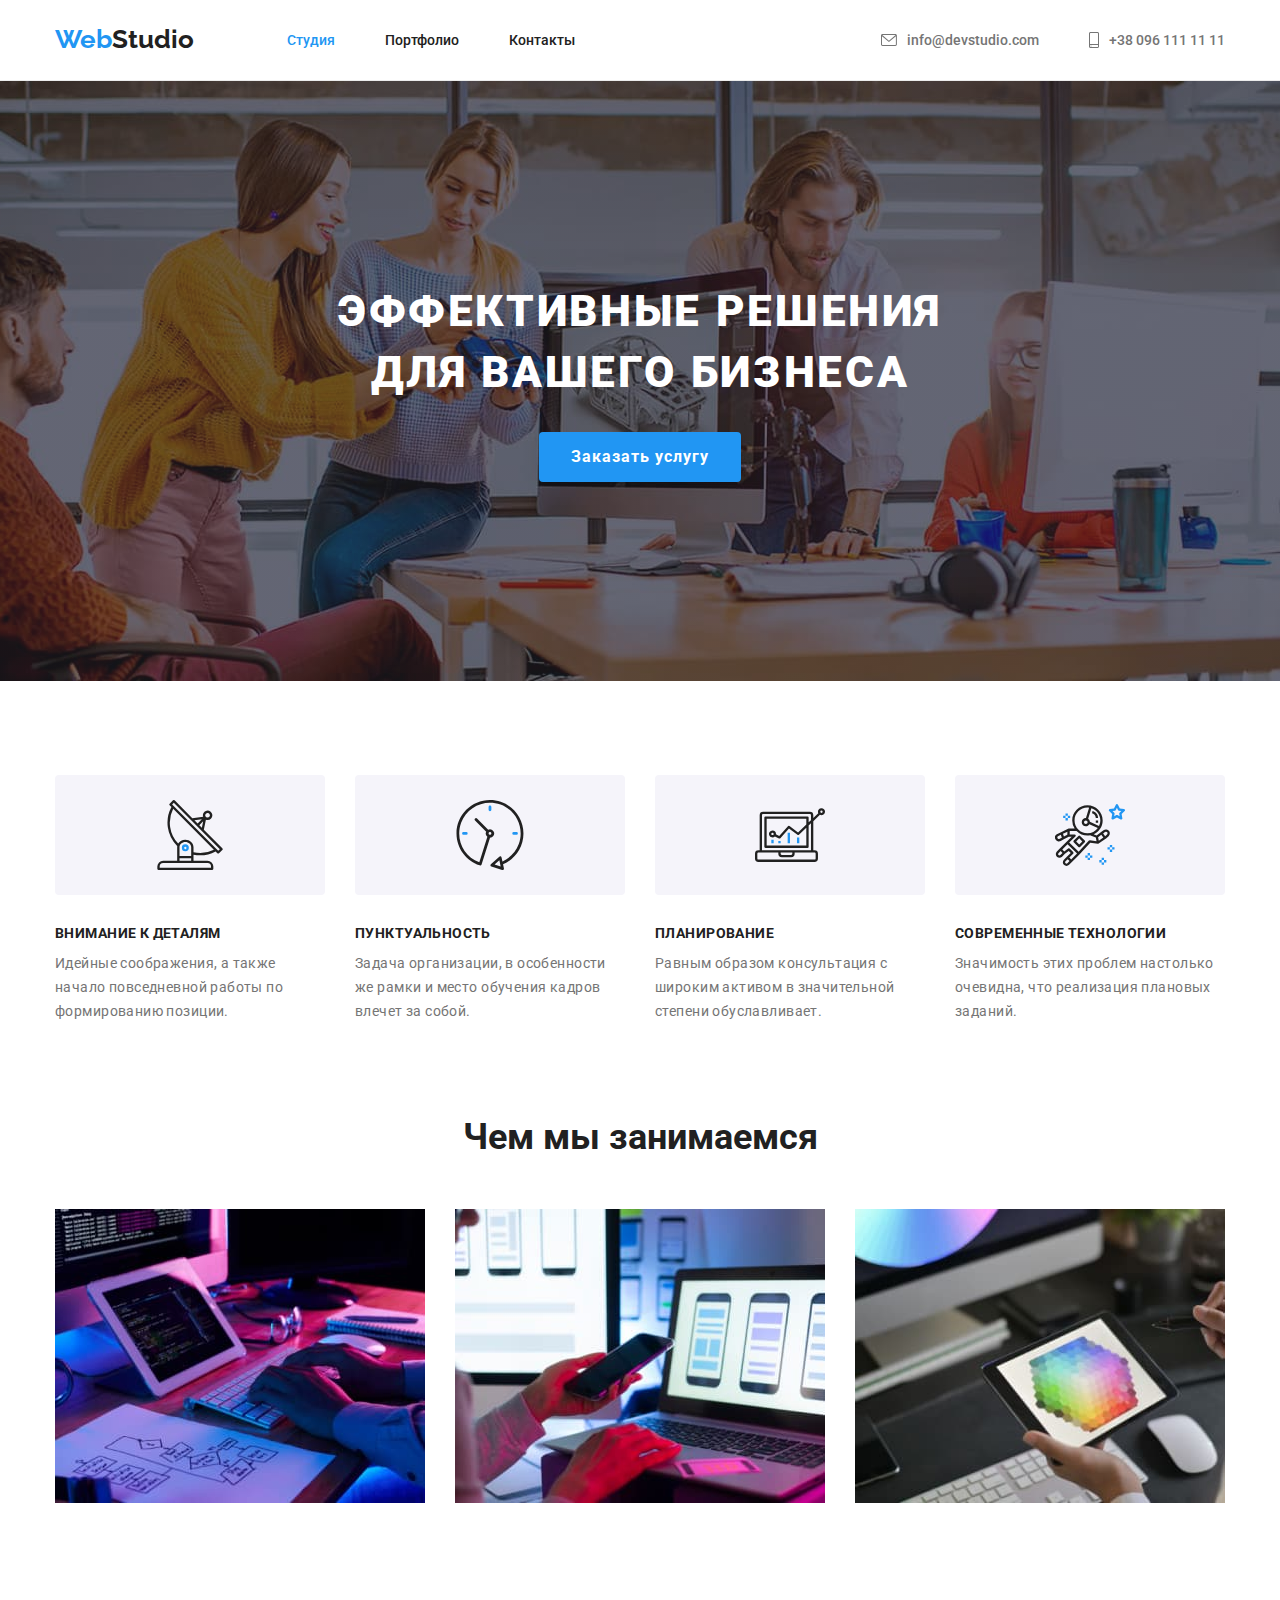
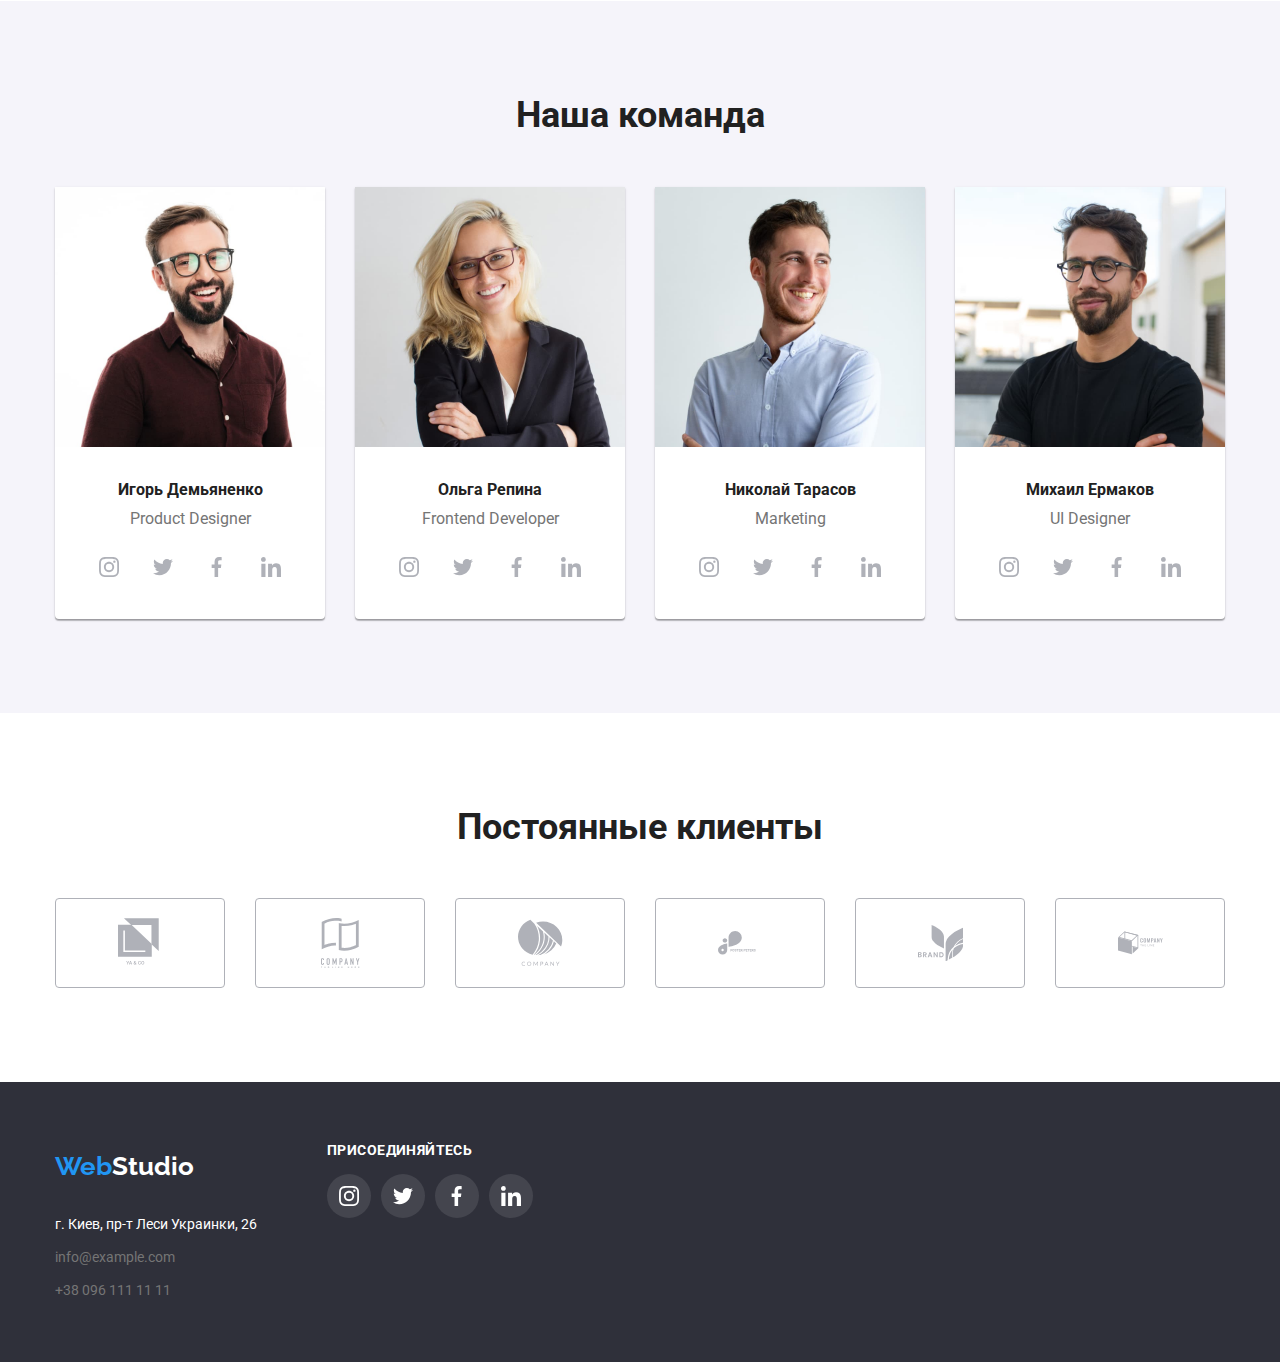
==== index.html @ bd3f76e0 "add clone file" ====
<!DOCTYPE html>
<html lang="ru">
<head>
    <meta charset="UTF-8">
    <meta name="viewport" content="width=device-width, initial-scale=1.0">
    <link rel="preconnect" href="https://fonts.gstatic.com">
    <link href="https://fonts.googleapis.com/css2?family=Raleway:wght@700&family=Roboto:wght@400;500;700;900&display=swap" rel="stylesheet">
    <link rel="stylesheet" href="./css/modern-normalize.css">
    <link rel="stylesheet" href="./css/style.css">
    
    <title>WebStudio</title>
</head>
<body>
    <header class="header">
       <nav class="nav container">
           <a class="logo"><span>Web</span><span class="black">Studio</span></a>

           <ul class="nav-site">
            <li class="item"><a class="link current" href="">Студия</a></li>
            <li class="item"><a class="link " href="./portfolio.html">Портфолио</a></li>
            <li class="item"><a class="link" href="">Контакты</a></li>
           </ul>


             <ul class="auth-link">
             <li class="item"><a class="link" href="mailto:info@devstudio.com">
                 <svg class="icon-nav" width="16px" height="12px">
                     <use href="image/symbol-icons.svg#icon-envelope"></use>
                 </svg>
                     info@devstudio.com</a></li> 
             <li class="item"><a class="link" href="tel:+380961111111">
                <svg class="icon-nav" width="10px" height="16px">
                     <use href="image/symbol-icons.svg#icon-smartphone"></use>
                 </svg> 
                +38 096 111 11 11</a></li>
             </ul>        
       </nav>
    </header>
    <main>
        <section class="hero section">
            <div class="container hero-container">
                <h1 class="hero-title">Эффективные решения <br> для вашего бизнеса</h1>
                <a class="button primary" href="#">Заказать услугу</a>  
            </div>
        </section>
        
        <!-- наши преимущества-->
        <section class="section">
            <div class="container">
                <ul class="our-work-list">
                    <li class="item">
                        <div class="our-work-icon">
                            <svg class="work-icon">
                                <use href="./image/symbol-icons.svg#icon-antenna"></use>
                            </svg>
                        </div>
                        <h3 class="our-work-subtitle">Внимание к деталям</h3>
                        <p class="our-work-text">Идейные соображения, а также начало повседневной работы по формированию позиции.</li>
                    <li class="item">
                        <div class="our-work-icon">
                            <svg class="work-icon">
                                <use href="./image/symbol-icons.svg#icon-clock-1"></use>
                            </svg>
                        </div>
                        <h3 class="our-work-subtitle">Пунктуальность</h3>
                        <p class="our-work-text">Задача организации, в особенности же рамки и место обучения кадров влечет за собой.</li>
                    <li class="item">
                        <div class="our-work-icon">
                            <svg class="work-icon">
                                <use href="./image/symbol-icons.svg#icon-diagram-1"></use>
                            </svg>
                        </div>
                        <h3 class="our-work-subtitle">Планирование</h3>
                        <p class="our-work-text">Равным образом консультация с широким активом в значительной степени обуславливает.</li>
                    <li class="item">
                        <div class="our-work-icon">
                            <svg class="work-icon">
                                <use href="./image/symbol-icons.svg#icon-astronaut"></use>
                            </svg>
                        </div>
                        <h3 class="our-work-subtitle">Современные технологии</h3>
                        <p class="our-work-text">Значимость этих проблем настолько очевидна, что реализация плановых заданий.</p></li>
                </ul>
            </div>  
        </section>
        <!--Наши работы -->
        <section class="section">
            <div class="container work-exemple">
              <h2 class="section-title">Чем мы занимаемся</h2>        
                <ul class="our-work-exemple">
                <li class="img"><a href="#"><img src="./image/box1.jpg" alt="верстка" width="370"></a></li>
                <li class="img"><a href="#"><img src="./image/box2.jpg" alt="адаптация" width="370"></a></li>
                <li class="img"><a href="#"><img src="./image/box3.jpg" alt="дизайн" width="370"></a></li>
                </ul>  
            </div>
        </section>        
                
        <!-- Наша команда -->
        <section class="section team">
            <div class="container team-container">
                <h2 class="section-title team-title">Наша команда</h2>
                <ul class="team-items">
                    <li class="card">
                        <img src="./image/Демьяненко.jpg" alt="Игорь Демьяненко" width="270">
                        <div class="card-text">
                            <p class="name"><b>Игорь Демьяненко</b></p>
                            <p class="profession">Product Designer</p>
                            <ul class="icon-list">
                                <li class="icon-item">
                                    <a href="#" class="icon-link">
                                        <svg class="icon-social">
                                            <use href="./image/symbol-icons.svg#icon-instagram">

                                            </use>
                                        </svg>
                                    </a>
                                </li>
                                <li class="icon-item">
                                    <a href="#" class="icon-link">
                                        <svg class="icon-social">
                                            <use href="./image/symbol-icons.svg#icon-twitter">

                                            </use>
                                        </svg>
                                    </a>
                                </li>
                                <li class="icon-item">
                                    <a href="#" class="icon-link">
                                        <svg class="icon-social">
                                            <use href="./image/symbol-icons.svg#icon-facebook">

                                            </use>
                                        </svg>
                                    </a>
                                </li>
                                <li class="icon-item">
                                    <a href="#" class="icon-link">
                                        <svg class="icon-social">
                                            <use href="./image/symbol-icons.svg#icon-linkedin">
                                            </use>
                                        </svg>
                                    </a>
                                </li>
                            </ul>
                        </div>
                    </li>
                    <li class="card">
                        <img src="./image/Репина.jpg" alt="Ольга Репина" width="270">
                        <div class="card-text">
                            <p class="name"><b>Ольга Репина</b></p>
                            <p class="profession">Frontend Developer</p>
                            <ul class="icon-list">
                                <li class="icon-item">
                                    <a href="#" class="icon-link">
                                        <svg class="icon-social">
                                            <use href="./image/symbol-icons.svg#icon-instagram">

                                            </use>
                                        </svg>
                                    </a>
                                </li>
                                <li class="icon-item">
                                    <a href="#" class="icon-link">
                                        <svg class="icon-social">
                                            <use href="./image/symbol-icons.svg#icon-twitter">

                                            </use>
                                        </svg>
                                    </a>
                                </li>
                                <li class="icon-item">
                                    <a href="#" class="icon-link">
                                        <svg class="icon-social">
                                            <use href="./image/symbol-icons.svg#icon-facebook">

                                            </use>
                                        </svg>
                                    </a>
                                </li>
                                <li class="icon-item">
                                    <a href="#" class="icon-link">
                                        <svg class="icon-social">
                                            <use href="./image/symbol-icons.svg#icon-linkedin">
                                            </use>
                                        </svg>
                                    </a>
                                </li>
                            </ul> 
                        </div>
                    </li>
                    <li class="card">
                        <img src="./image/Тарасов.jpg" alt="Николай Тарасов" width="270">
                        <div class="card-text">
                            <p class="name"><b>Николай Тарасов</b></p>
                            <p class="profession">Marketing</p>
                            <ul class="icon-list">
                                <li class="icon-item">
                                    <a href="#" class="icon-link">
                                        <svg class="icon-social">
                                            <use href="./image/symbol-icons.svg#icon-instagram">

                                            </use>
                                        </svg>
                                    </a>
                                </li>
                                <li class="icon-item">
                                    <a href="#" class="icon-link">
                                        <svg class="icon-social">
                                            <use href="./image/symbol-icons.svg#icon-twitter">

                                            </use>
                                        </svg>
                                    </a>
                                </li>
                                <li class="icon-item">
                                    <a href="#" class="icon-link">
                                        <svg class="icon-social">
                                            <use href="./image/symbol-icons.svg#icon-facebook">

                                            </use>
                                        </svg>
                                    </a>
                                </li>
                                <li class="icon-item">
                                    <a href="#" class="icon-link">
                                        <svg class="icon-social">
                                            <use href="./image/symbol-icons.svg#icon-linkedin">
                                            </use>
                                        </svg>
                                    </a>
                                </li>
                            </ul>
                        </div> 
                        
                    </li>
                    <li class="card">
                        <img src="./image/Ермаков.jpg" alt="Михаил Ермаков" width="270">
                        <div class="card-text">
                            <p class="name"><b>Михаил Ермаков</b></p>
                            <p class="profession">UI Designer</p>
                            <ul class="icon-list">
                                <li class="icon-item">
                                    <a href="#" class="icon-link">
                                        <svg class="icon-social">
                                            <use href="./image/symbol-icons.svg#icon-instagram">

                                            </use>
                                        </svg>
                                    </a>
                                </li>
                                <li class="icon-item">
                                    <a href="#" class="icon-link">
                                        <svg class="icon-social">
                                            <use href="./image/symbol-icons.svg#icon-twitter">

                                            </use>
                                        </svg>
                                    </a>
                                </li>
                                <li class="icon-item">
                                    <a href="#" class="icon-link">
                                        <svg class="icon-social">
                                            <use href="./image/symbol-icons.svg#icon-facebook">

                                            </use>
                                        </svg>
                                    </a>
                                </li>
                                <li class="icon-item">
                                    <a href="#" class="icon-link">
                                        <svg class="icon-social">
                                            <use href="./image/symbol-icons.svg#icon-linkedin">
                                            </use>
                                        </svg>
                                    </a>
                                </li>
                            </ul>
                        </div>
                        
                    </li>
                </ul> 
            </div>
        </section>

        <!-- Постоянные клиенты-->
        <section class="section ">
            <div class="container container-client">
                <h2 class="section-title client-title">Постоянные клиенты</h2>
                <ul class="client-list">
                    <li class="client-item">
                        <a class="client-link" href="#">
                            <svg class="logo-icon" width="45px" height="50px">
                                <use href="./image/symbol-icons.svg#icon-logo-1"></use>
                            </svg>
                        </a>
                    </li>
                    <li class="client-item">
                        <a class="client-link" href="#">
                            <svg class="logo-icon"  width="45px" height="50px">
                                <use href="./image/symbol-icons.svg#icon-logo-2"></use>
                            </svg>
                        </a>
                    </li>
                    <li class="client-item">
                        <a class="client-link" href="#">
                            <svg class="logo-icon"  width="45px" height="50px">
                                <use href="./image/symbol-icons.svg#icon-logo-3"></use>
                            </svg>
                        </a>
                    </li>
                    <li class="client-item">
                        <a class="client-link" href="#">
                            <svg class="logo-icon" width="45px" height="50px">
                                <use href="./image/symbol-icons.svg#icon-logo-4"></use>
                            </svg>
                        </a>
                    </li>
                    <li class="client-item">
                        <a class="client-link" href="#">
                            <svg class="logo-icon" width="45px" height="50px">
                                <use href="./image/symbol-icons.svg#icon-logo-5"></use>
                            </svg>
                        </a>
                    </li>
                    <li class="client-item">
                        <a class="client-link" href="#">
                            <svg class="logo-icon" width="45px" height="50px">
                                <use href="./image/symbol-icons.svg#icon-logo-6"></use>
                            </svg>
                        </a>
                    </li>

                </ul>
                
            </div>
        </section>
    </main>

    <footer class="footer">
        <div class="container footer-container">
            <div class="footer-contact">
                <a class="logo"><span>Web</span><span class="white">Studio</span></a>
                <address>
                <ul class="contact">
                    <li><a class="address" href="#">г. Киев, пр-т Леси Украинки, 26</a></li>
                    <li><a class="contact-link" href="mailto:info@example.com">info@example.com</a></li>
                    <li><a class="contact-link" href="tel:+380961111111">+38 096 111 11 11</a></li>
                    </ul> 
                </address>    
            </div>
            <div class="footer-social">
                <b class="get-us">присоединяйтесь</b>
                <ul class="icon-list icon-footer">
                                <li class="icon-item">
                                    <a href="#" class="icon-link">
                                        <svg class="icon-social">
                                            <use href="./image/symbol-icons.svg#icon-instagram">

                                            </use>
                                        </svg>
                                    </a>
                                </li>
                                <li class="icon-item">
                                    <a href="#" class="icon-link">
                                        <svg class="icon-social">
                                            <use href="./image/symbol-icons.svg#icon-twitter">

                                            </use>
                                        </svg>
                                    </a>
                                </li>
                                <li class="icon-item">
                                    <a href="#" class="icon-link">
                                        <svg class="icon-social">
                                            <use href="./image/symbol-icons.svg#icon-facebook">

                                            </use>
                                        </svg>
                                    </a>
                                </li>
                                <li class="icon-item">
                                    <a href="#" class="icon-link">
                                        <svg class="icon-social">
                                            <use href="./image/symbol-icons.svg#icon-linkedin">
                                            </use>
                                        </svg>
                                    </a>
                                </li>
                            </ul>
                
            

            </div>
        </div>
        
    </footer>
</body>
</html>
---- css/style.css ----
:root {
    --primary-text-color: #757575;
    --title-color: #212121;
    --title-color-white: #ffffff;
    --accent-color: #2196F3;
    --address-color: (255, 255, 255, 0,6);
    --icons-color: #AFB1B8;

}



/* Цвета текста страниц
    цвет заголовков,  #212121 и #FFFFFF, 
    цвет дополнительного текста (p) #757575
    цвет в nav rgba (255, 255, 255, 0,6)

    Цвета подложки FFFFFF, 2F303A, F5F4FA

    Цвет кнопок*, ссылок и  #2196F3,
    #F5F4FA
*/
body {
    margin: 0;
    background-color: #ffffff;
    color: var(--primary-text-color);

    font-family: 'Raleway', sans-serif;
    font-family: 'Roboto', sans-serif;
}

ul {
    margin: 0px;
    padding: 0px;
}

ul > li {
    list-style: none;
}

a {
    text-decoration: none;
}

h1, h2, h3, p, a {
    margin: 0;
}

span {
    padding: 0;
}

button {
    padding: 0;
    border: none;
    font: inherit;
    color: inherit;
    background-color: transparent;
    
    cursor: pointer;
}

.visually-hidden {
  position: absolute;
  width: 1px;
  height: 1px;
  margin: -1px;
  border: 0;
  padding: 0;
  
  white-space: nowrap;
  clip-path: inset(100%);
  clip: rect(0 0 0 0);
  overflow: hidden;
}

.section {
    max-width: 100%;
    margin-left: auto;
    margin-right: auto;
}

.container {
    margin-left: auto;
    margin-right: auto;
    width: 1170px;
    padding-left: 15px;
    padding-right: 15px;
}

.section-title {
    color: var(--title-color);
    
    font-size: 36px;
    font-weight: 700;
    line-height: 1.16;
    text-align: center;
}

/* Навигация сайта*/
.header {
    border-bottom: 1px solid #ECECEC;
}

.nav {
    display: flex;
    align-items: center;
}

.logo {
    display: block;
    padding: 0;

    color: var(--accent-color);

    font-family: Raleway;
    font-style: normal;
    font-weight: 700;
    font-size: 26px;
    line-height: 1.92;
}

.logo>.black {
    color: var(--title-color) ;
}

.nav-site {
    display: flex;
    align-items: center;
    margin-left: 93px;
}

.nav-site .item {
    padding-top: 32px;
    padding-bottom: 32px;
}

    
.nav-site .link {
    display: block;    

    color: var(--title-color);

    font-size: 14px;
    font-weight: 500;
    line-height: 1.17;
    text-decoration: none;
}

.nav-site .item + .item, 
.auth-link .item + .item{
    margin-left: 50px;

}


.nav-site .link.current{
    color: var(--accent-color);
}

.nav-site .link:hover,
.nav-site .link:focus {
    color: var(--accent-color);
}


.auth-link {
    margin-left: auto;
    display: flex;
    align-items: center;
}

.auth-link .item .link {
    display: flex;
    align-items: center;
}

.auth-link .link {

    color: var(--primary-text-color);

    font-style: normal;
    font-size: 14px;
    font-weight: 500;
    line-height: 1.17;
    text-decoration: none;
}

.icon-nav {
    display: block;
    padding: 0;
    margin-right: 10px;
    fill: currentColor;
}

.auth-link .link:hover,
.auth-link .link:focus {
    color: var(--accent-color);
}

/* Главная часть, Герой*/

.hero {
    width: 100%;
    max-height: 600px;
    background-color: #2F303A;
    background-image: linear-gradient(to top, rgba(47, 48, 58, 0.4), rgba(47, 48, 58, 0.4)), url(../image/background.jpg);
    background-repeat: no-repeat;
    background-position: center;
    background-size: cover;
    

}

.hero-container {
    text-align: center;
    padding-top: 200px;
    padding-bottom: 200px;
}

.hero-title {
    display: block;
    
    color: var(--title-color-white);

    font-size: 44px;
    font-weight: 900;
    line-height: 1.37;
    text-transform: uppercase;
    letter-spacing: 0.06em;
}

.button.primary {
    display: inline-block;
    margin-top: 30px;
    padding: 10px 32px;
    border-radius: 4px;
    box-shadow: 0px 4px 4px rgba(0, 0, 0, 0.15);

    background-color: var(--accent-color);
    color: var(--title-color-white);

    font-weight: 700;
    font-size: 16px;
    line-height: 1.875;
    letter-spacing: 0.06em;
    text-align: center;
}

/* Наши преимущества*/

.our-work-list {
    display: flex;
    padding-top: 94px;
}

.our-work-list .item {
    display: inline-block;
    max-width: 270px;
}

.our-work-list .item + .item {
    margin-left: 30px;
}

.our-work-icon{
    display: flex;
    justify-content: center;
    align-items: center;
    width: 270px;
    height: 120px;
    margin-bottom: 30px;
    background-color: #F5F4FA;
    border-radius: 4px;
}

.work-icon {
    width: 70px;
    height: 70px;

}


.our-work-subtitle {
    color: var(--title-color);
    
    font-size: 14px;
    font-weight: 700;
    line-height: 16px;
    letter-spacing: 0.03em;
    text-transform: uppercase;
}

.our-work-text {
    padding-top: 10px;

    font-size: 14px;
    font-weight: 400;
    line-height: 24px;
    letter-spacing: 0.03em;
}

/* Наши работы*/
.container.work-exemple {
    padding-top: 94px;
    padding-bottom: 94px;
}

.our-work-exemple {
    display: flex;
    justify-content: space-between;
    margin-top: 50px;
}

.our-work-exemple>.img:not(:last-child) {
    padding-right: 30px;
}

.img>a {
    display: block;
}

/* Наша команда*/

.team{
    background-color: #F5F4FA;
}

.team-container {
    padding-top: 94px;
    padding-bottom: 94px;
}

.team-title{
    margin-bottom: 50px;
}


.team-items {
    display: flex;
}

.team-items>.card {
    width: 270px;
    margin-right: 30px;
    background: #FFFFFF;

    box-shadow: 0px 1px 3px rgba(0, 0, 0, 0.12),
    0px 1px 1px rgba(0, 0, 0, 0.14),
    0px 2px 1px rgba(0, 0, 0, 0.2);
    border-radius: 0px 0px 4px 4px;
}

.team-items>.card:last-child {
    margin-right: 0px;
}

.card-text {
    padding-top: 30px;
    padding-bottom: 30px;
    text-align: center;

}

.team-items .name {
    margin-bottom: 10px;

    color: var(--title-color);

    font-size: 16px;
    font-weight: 500;
    line-height: 1.18;
}

.team-items .profession {
    font-size: 16px;
    font-weight: 400;
    line-height: 1.18;
}

/* Иконки соц. сайтов */
.icon-list {
    display: flex;
    justify-content: center;
    margin-top: 16px;
}

.icon-item {
    display: flex;
}

.icon-item:not(:last-child) {
    margin-right: 10px;
}

.icon-link {
    display: flex;
    justify-content: center;
    align-items: center;
    width: 44px;
    height: 44px;
    border-radius: 50%;
    color: var(--icons-color);
}

.icon-link .icon-social {
    width: 20px;
    height: 20px;
    fill: currentColor;
}

.icon-link:hover,
.icon-link:focus {
    background-color: var(--accent-color);
    color: var(--title-color-white);
}

/* Постоянные клиенты */
.container-client {
    padding-top: 94px;
    padding-bottom: 94px;
}

.client-list {
    display: flex;
    margin-top: 50px;
}

.client-item {
    width: 170px;
}

.client-item:not(:last-child) {
    margin-right: 30px;
}

.client-link {
    display: flex;
    justify-content: center;
    align-items: center;
    max-width: 100%;
    height: 90px;
    border: 1px solid var(--icons-color);
    box-sizing: border-box;
    border-radius: 4px;
    color: var(--icons-color);
}

.logo-icon {
    fill: currentColor;
}

.client-link:hover,
.client-link:focus {
    border-color: var(--accent-color);
    color: var(--accent-color);
}

/* Подвал */

.footer {
    width: 100%;
    background-color: #2F303A;
}

.footer-container {
    display: flex;
    align-items: flex-start;
    padding-top: 60px;
    padding-bottom: 60px;
}

.footer-contact {
    margin-right: 70px;
}

.footer-contact .logo {
    margin-bottom: 20px;
}

.logo>.white {
    color: var(--title-color-white);
}

.contact li + li {
    margin-top: 9px;
}

.contact a {
    font-style: normal;
    font-size: 14px;
    font-weight: 400;
    line-height: 24px;
    text-decoration: none;
}

.contact .address {
    color: var(--title-color-white);
}

.contact .contact-link {
    color: var(--address-color);

}

.get-us {
    display: block;
    margin-bottom: 16px;
    font-style: normal;
    font-weight: bold;
    font-size: 14px;
    line-height: 1.15;
    letter-spacing: 0.03em;
    text-transform: uppercase;
    color: #FFFFFF;
}

.icon-footer .icon-link{
    display: flex;
    justify-content: center;
    align-items: center;
    width: 44px;
    height: 44px;
    border-radius: 50%;
    background-color: rgba(255, 255, 255, 0.1);
    color: var(--title-color-white);
}

/* ----------Страница - ПОРТФОЛИО -------------------------------------------------------*/
.container-projects {
    padding-top: 94px;
    padding-bottom: 94px;
}



/* Радиокнопки, выбор категории работ*/
.container-btn {
    display: flex;
    justify-content: center;
    margin-bottom: 50px;
}

.container-btn .btn-figure+.btn-figure {
    margin-left: 8px;
}


.btn {
    border-radius: 4px;
    padding: 6px 22px;
    min-width: 73px;

    background-color: #F5F4FA;
    color: var(--title-color);

    font-weight: 500;
    font-size: 16px;
    line-height: 1.625;
    text-align: center;
}

.btn:focus,
.btn:hover {
    background-color: var(--accent-color);
    color: var(--title-color-white);
    box-shadow: 0px 3px 1px rgba(0, 0, 0, 0.1),
    0px 1px 2px rgba(0, 0, 0, 0.08),
    0px 2px 2px rgba(0, 0, 0, 0.12);
}

/* Проекты*/
.projects-list {
    display: flex;
    flex-wrap: wrap;
    margin: -15px;
}

.projects-list>.item {
    width: 370px;
    margin: 15px;
}

.projects-list .item:nth-child(3n) {
    margin-right: 0px;
}

.projects-list .item:nth-last-child(-n+3) {
    margin-bottom: 0px;
}

.projects-list>.item:hover {
    box-shadow: 0px 1px 1px rgba(0, 0, 0, 0.12),
    0px 4px 4px rgba(0, 0, 0, 0.06),
    1px 4px 6px rgba(0, 0, 0, 0.16);
}

.projects-list a {
    display: block;
}

.img-content {
    display: block;
}

.list-content {
    padding-top: 20px;
    padding-bottom: 20px;
    padding-left: 24px;
    padding-right: 24px;

    border-right-width: 1px;
    border-right-style: solid;
    border-right-color: #eeeeee;

    border-bottom-width: 1px;
    border-bottom-style: solid;
    border-bottom-color: #eeeeee;

    border-left-width: 1px;
    border-left-style: solid;
    border-left-color: #eeeeee;

}

.our-projects-title {
    color: var(--title-color);

    font-size: 18px;
    font-weight: 700;
    line-height: 2;

}
.our-projects-cat {
    margin-top: 4px;

    color: var(--primary-text-color);

    font-size: 16px;
    font-weight: 400;
    line-height: 1.87;
}


/* Иконки соц. сайтов */
.icon-list {
    display: flex;
    justify-content: center ;
    margin-top: 16px;
}

.icon-item {
    display: flex;
}

.icon-item:not(:last-child) {
    margin-right: 10px;
}

.icon-link {
    display: flex;
    justify-content: center;
    align-items: center;
    width: 44px;
    height: 44px;
    border-radius: 50%;
    color: var(--icons-color);
}

.icon-link .icon-social {
    width: 20px;
    height: 20px;
    fill: currentColor;
}

.icon-link:hover,
.icon-link:focus {
    background-color: var(--accent-color);
    color: var(--title-color-white);
}
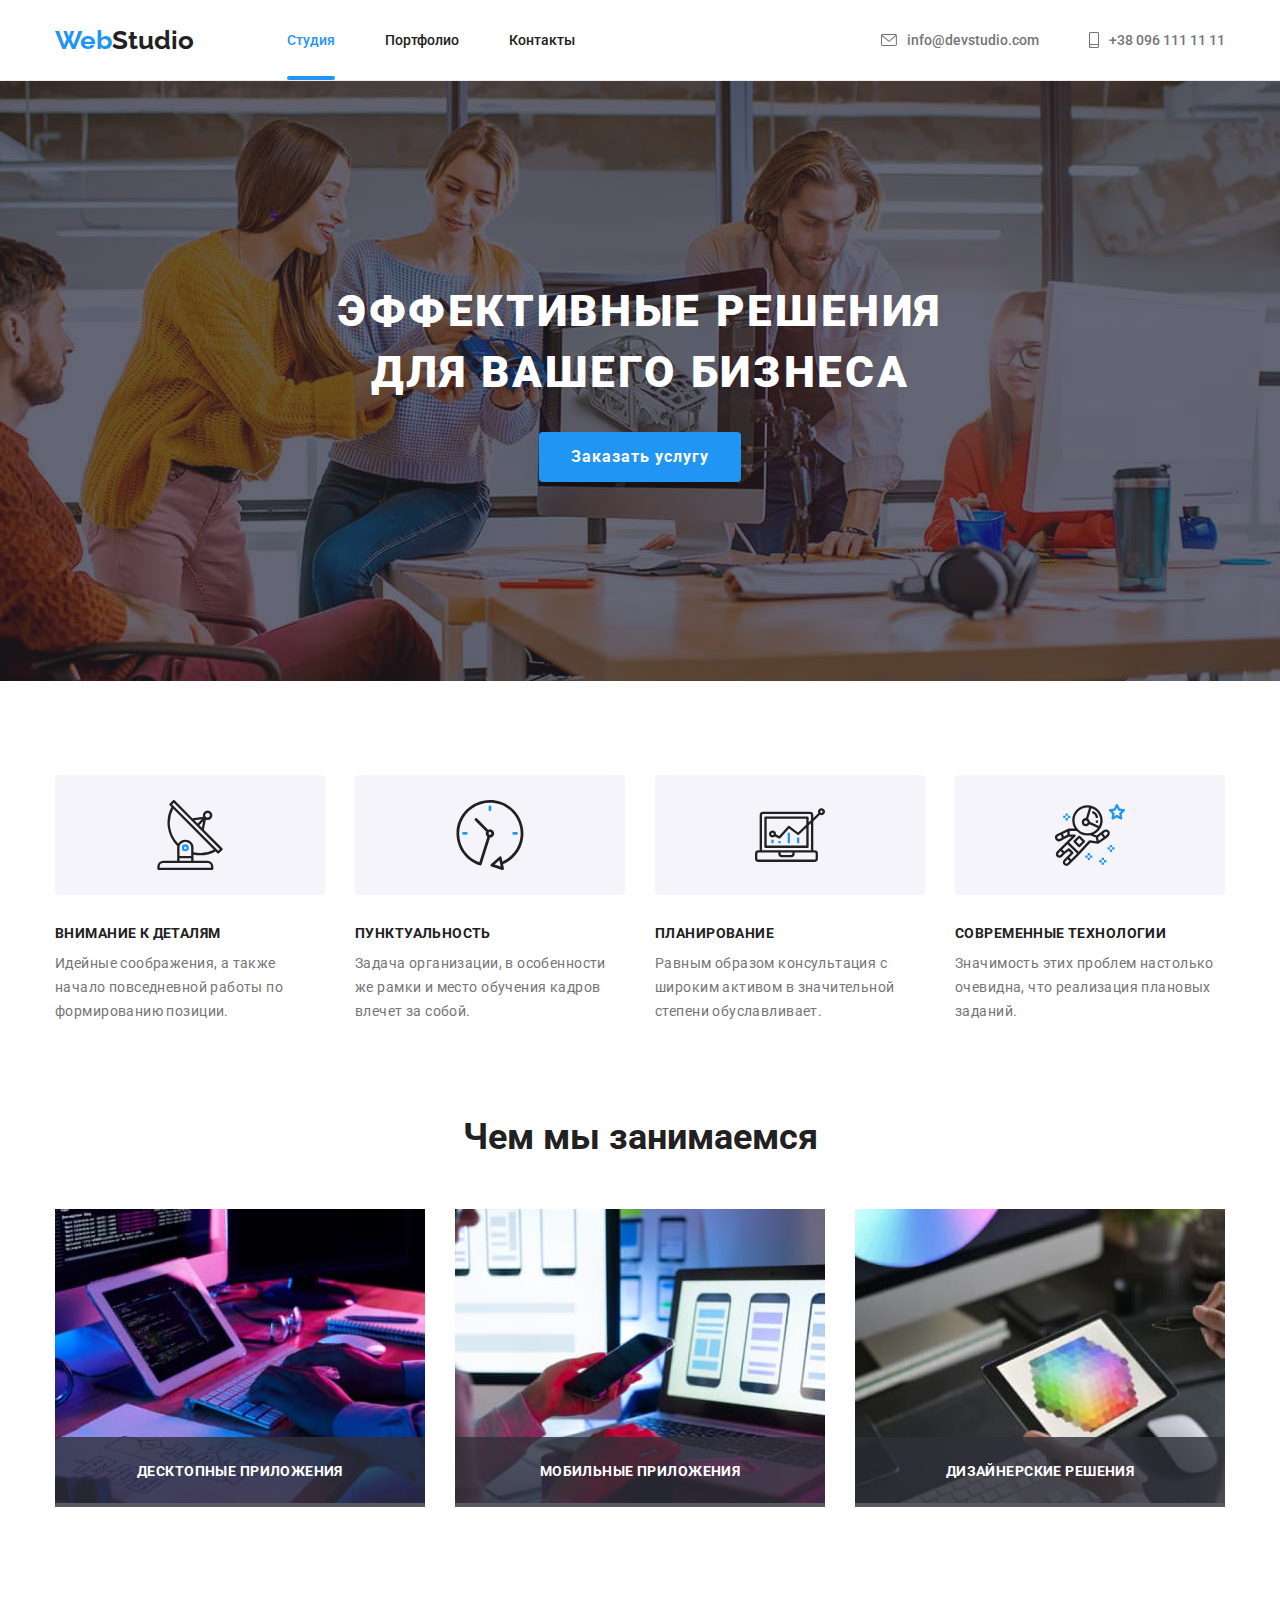
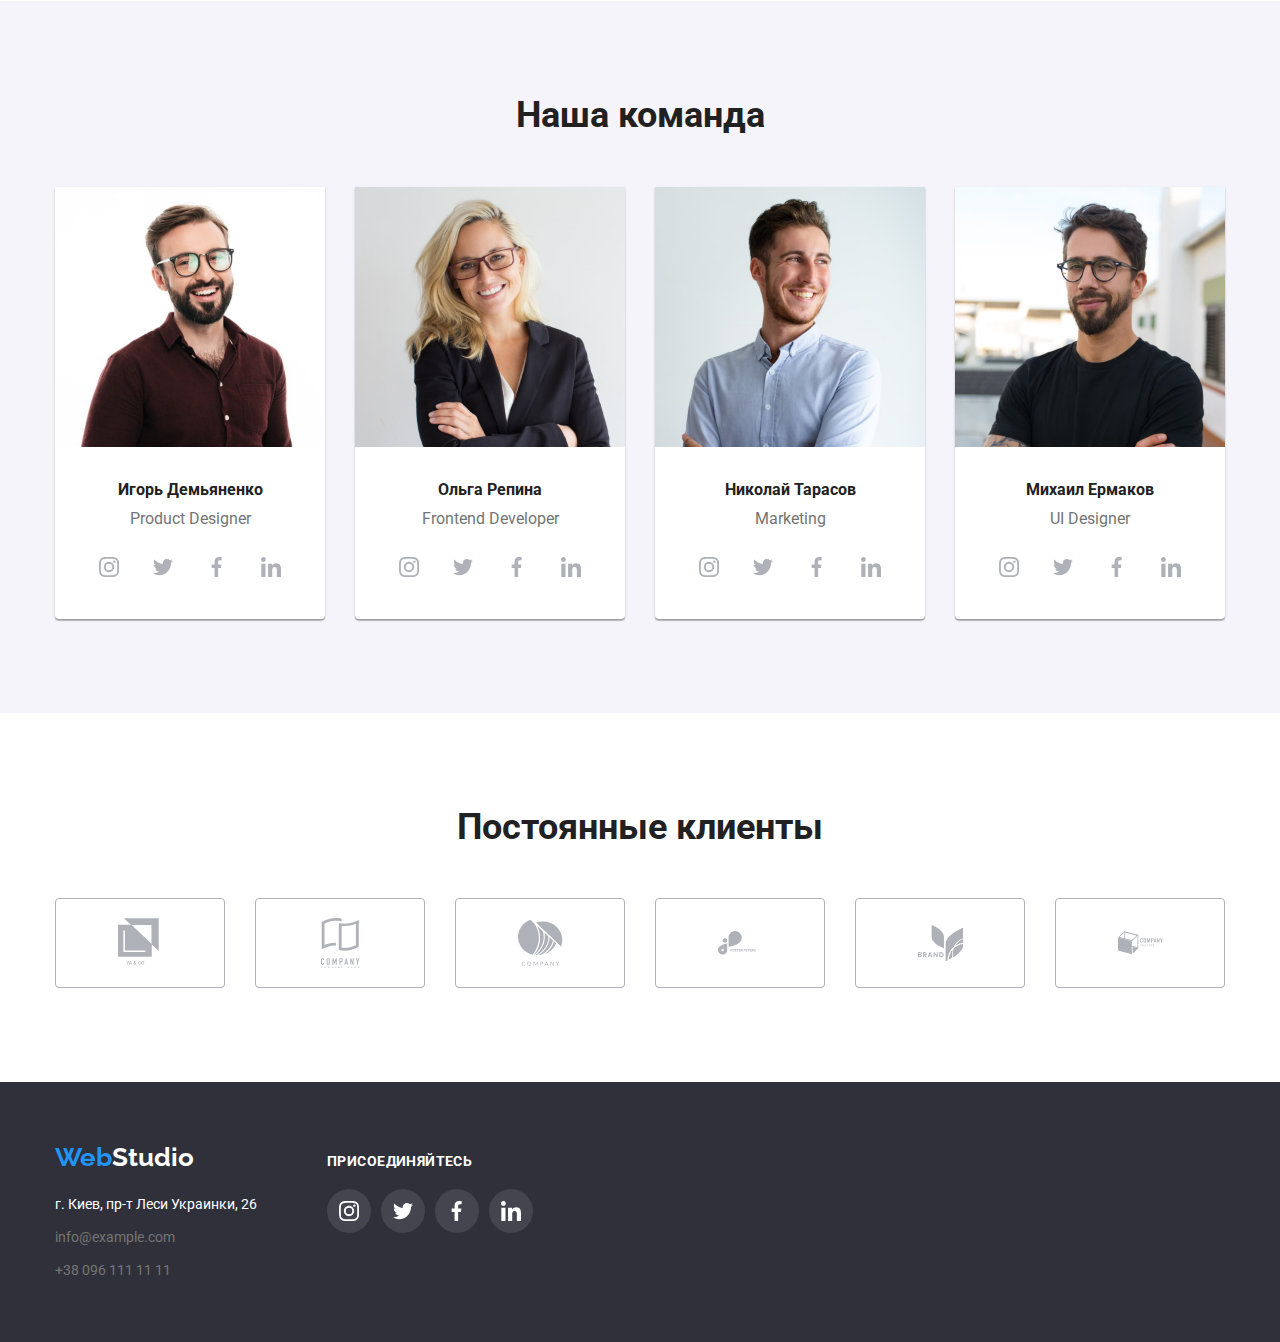
==== commit c7f03d9c: "add modal, transition hover and focus" ====
--- a/index.html
+++ b/index.html
@@ -40,7 +40,16 @@
         <section class="hero section">
             <div class="container hero-container">
                 <h1 class="hero-title">Эффективные решения <br> для вашего бизнеса</h1>
-                <a class="button primary" href="#">Заказать услугу</a>  
+                <button type="button" class="button primary" data-modal-open>Заказать услугу</button>
+                <div class="backdrop is-hidden" data-modal>
+                    <div class="modal">
+                        <button type="button" class="close" data-modal-close>
+                            <svg width="11" height="11">
+                                <use href="./image/symbol-icons.svg#icon-Vector"></use>
+                            </svg>
+                        </button>
+                    </div>
+                </div> 
             </div>
         </section>
         
@@ -88,9 +97,21 @@
             <div class="container work-exemple">
               <h2 class="section-title">Чем мы занимаемся</h2>        
                 <ul class="our-work-exemple">
-                <li class="img"><a href="#"><img src="./image/box1.jpg" alt="верстка" width="370"></a></li>
-                <li class="img"><a href="#"><img src="./image/box2.jpg" alt="адаптация" width="370"></a></li>
-                <li class="img"><a href="#"><img src="./image/box3.jpg" alt="дизайн" width="370"></a></li>
+                <li class="img"><a href="#"><img src="./image/box1.jpg" alt="верстка">
+                <div class="work-exemple-text"> 
+                    <p>Десктопные приложения</p>
+                </div>
+                </a></li>
+                <li class="img"><a href="#"><img src="./image/box2.jpg" alt="адаптация">
+                <div class="work-exemple-text"> 
+                    <p>Мобильные приложения</p>
+                </div>
+                </a></li>
+                <li class="img"><a href="#"><img src="./image/box3.jpg" alt="дизайн">
+                <div class="work-exemple-text"> 
+                    <p>Дизайнерские решения</p>  
+                </div>
+                </a></li>
                 </ul>  
             </div>
         </section>        
@@ -387,12 +408,12 @@
                                     </a>
                                 </li>
                             </ul>
-                
-            
-
             </div>
         </div>
         
     </footer>
 </body>
+
+<!-- Ставим перед закрывающим тегом body -->
+  <script src="./js/modal.js"></script>
 </html>--- a/css/style.css
+++ b/css/style.css
@@ -2,10 +2,9 @@
     --primary-text-color: #757575;
     --title-color: #212121;
     --title-color-white: #ffffff;
-    --accent-color: #2196F3;
-    --address-color: (255, 255, 255, 0,6);
+    --accent-color: #2195f3;
+    --address-color: (255, 255, 255, 0.6);
     --icons-color: #AFB1B8;
-
 }
 
 
@@ -117,7 +116,6 @@
     font-style: normal;
     font-weight: 700;
     font-size: 26px;
-    line-height: 1.92;
 }
 
 .logo>.black {
@@ -130,32 +128,40 @@
     margin-left: 93px;
 }
 
-.nav-site .item {
+.nav-site .item + .item, 
+.auth-link .item + .item{
+    margin-left: 50px;
+}
+
+.nav-site .link {
+    display: block;
     padding-top: 32px;
     padding-bottom: 32px;
-}
-
-    
-.nav-site .link {
-    display: block;    
-
     color: var(--title-color);
 
     font-size: 14px;
     font-weight: 500;
     line-height: 1.17;
     text-decoration: none;
-}
-
-.nav-site .item + .item, 
-.auth-link .item + .item{
-    margin-left: 50px;
-
-}
-
-
-.nav-site .link.current{
+
+    transition: color 250ms cubic-bezier(0.4, 0, 0.2, 1);
+}
+
+.nav-site .current{
     color: var(--accent-color);
+    position: relative;
+}
+
+.current::after {
+    content: '';
+    position: absolute;
+    bottom: 0%;
+    left: 0;
+    width: 100%;
+    height: 4px;
+    background-color: var(--accent-color);
+    border-radius: 2px;
+
 }
 
 .nav-site .link:hover,
@@ -184,6 +190,8 @@
     font-weight: 500;
     line-height: 1.17;
     text-decoration: none;
+
+    transition: color 250ms cubic-bezier(0.4, 0, 0.2, 1);
 }
 
 .icon-nav {
@@ -247,6 +255,54 @@
     text-align: center;
 }
 
+.backdrop {
+    position: fixed;
+    top: 0;
+    left: 0;
+    width: 100%;
+    height: 100%;
+    background-color:rgba(0, 0, 0, 0.2);
+    z-index: 2;
+
+    opacity: 1;
+    transition: opacity 250ms cubic-bezier(0.4, 0, 0.2, 1);
+}
+.backdrop.is-hidden {
+    opacity: 0;
+    pointer-events: none;
+}
+
+.modal {
+    position: absolute;
+    top: 50%;
+    left: 50%;
+    transform: translate(-50%, -50%) scale(1.0);
+    
+    min-width: 528px;
+    min-height: 581px;
+    background-color: var(--title-color-white);
+
+    transition: transform 250ms cubic-bezier(0.4, 0, 0.2, 1);
+}
+
+.backdrop.is-hidden .modal {
+    transform: translate(-50%, -50%) scale(0.9);
+}
+
+.close {
+    position: absolute;
+    top: 8px;
+    left: 490px;
+    display: flex;
+    justify-content: center;
+    align-items: center;
+    width: 30px;
+    height: 30px;
+    border: 1px solid rgba(0, 0, 0, 0.1);
+    border-radius: 50%;
+    color: var(--title-color-white);
+}
+
 /* Наши преимущества*/
 
 .our-work-list {
@@ -316,9 +372,43 @@
     padding-right: 30px;
 }
 
+.img {
+    display: block;
+    padding: 0;
+    z-index: 1;
+}
+
 .img>a {
-    display: block;
-}
+    position: relative;
+    display: inline-block;
+    padding: 0;
+    width: 370px;
+}
+
+.work-exemple-text {
+    position: absolute;
+    bottom: 0;
+    left: 0;
+
+    display: flex;
+    justify-content: center;
+    align-items: center;
+    width: 100%;
+    height: 70px;
+    background-color: rgba(47, 48, 58, 0.8);
+}
+
+.work-exemple-text>p {
+    font-style: normal;
+    font-weight: 700;
+    font-size: 14px;
+    line-height: 1.14;
+    letter-spacing: 0.03em;
+    text-transform: uppercase;
+
+    color: #FFFFFF;
+}
+
 
 /* Наша команда*/
 
@@ -401,6 +491,9 @@
     height: 44px;
     border-radius: 50%;
     color: var(--icons-color);
+
+    transition: color 250ms cubic-bezier(0.4, 0, 0.2, 1),
+    background-color 250ms cubic-bezier(0.4, 0, 0.2, 1);
 }
 
 .icon-link .icon-social {
@@ -444,6 +537,9 @@
     box-sizing: border-box;
     border-radius: 4px;
     color: var(--icons-color);
+
+    transition: color 250ms cubic-bezier(0.4, 0, 0.2, 1),
+    background-color 250ms cubic-bezier(0.4, 0, 0.2, 1);
 }
 
 .logo-icon {
@@ -459,13 +555,12 @@
 /* Подвал */
 
 .footer {
-    width: 100%;
     background-color: #2F303A;
 }
 
 .footer-container {
     display: flex;
-    align-items: flex-start;
+    align-items: baseline;
     padding-top: 60px;
     padding-bottom: 60px;
 }
@@ -505,7 +600,7 @@
 
 .get-us {
     display: block;
-    margin-bottom: 16px;
+    margin-bottom: 20px;
     font-style: normal;
     font-weight: bold;
     font-size: 14px;
@@ -558,6 +653,10 @@
     font-size: 16px;
     line-height: 1.625;
     text-align: center;
+
+   transition: color 250ms cubic-bezier(0.4, 0, 0.2, 1),
+   background-color 250ms cubic-bezier(0.4, 0, 0.2, 1),
+   box-shadow 250ms cubic-bezier(0.4, 0, 0.2, 1);
 }
 
 .btn:focus,
@@ -589,19 +688,56 @@
     margin-bottom: 0px;
 }
 
-.projects-list>.item:hover {
+.projects-list a {
+    display: block;
+    position: relative;
+
+    transition: box-shadow 250ms cubic-bezier(0.4, 0, 0.2, 1);
+}
+
+.img-content {
+    display: block;
+}
+
+.thumb {
+    position: relative;
+    width: 370px;
+    height: 294px;
+    overflow: hidden;
+}
+
+.overlay {
+    position: absolute;
+    top: 0;
+    left: 0;
+    width: 100%;
+    height: 100%;
+    background-color: rgba(33, 150, 243, 0.9);
+    
+    transform: translateY(100%);
+    transition: transform 250ms cubic-bezier(0.4, 0, 0.2, 1);
+}
+
+.overlay .description-work {
+    padding: 63px 24px;
+    font-weight: 400;
+    font-size: 18px;
+    line-height: 1.55;
+    letter-spacing: 0.03em;
+    color: var(--title-color-white);
+}
+
+.projects-list a:hover,
+.projects-list a:focus,
+.projects-list a:hover .overlay,
+.projects-list a:focus .overlay
+ {
     box-shadow: 0px 1px 1px rgba(0, 0, 0, 0.12),
     0px 4px 4px rgba(0, 0, 0, 0.06),
     1px 4px 6px rgba(0, 0, 0, 0.16);
-}
-
-.projects-list a {
-    display: block;
-}
-
-.img-content {
-    display: block;
-}
+    transform: translateY(0);
+}
+
 
 .list-content {
     padding-top: 20px;
@@ -665,6 +801,9 @@
     height: 44px;
     border-radius: 50%;
     color: var(--icons-color);
+
+    transition: color 250ms cubic-bezier(0.4, 0, 0.2, 1),
+    background-color 250ms cubic-bezier(0.4, 0, 0.2, 1);
 }
 
 .icon-link .icon-social {
